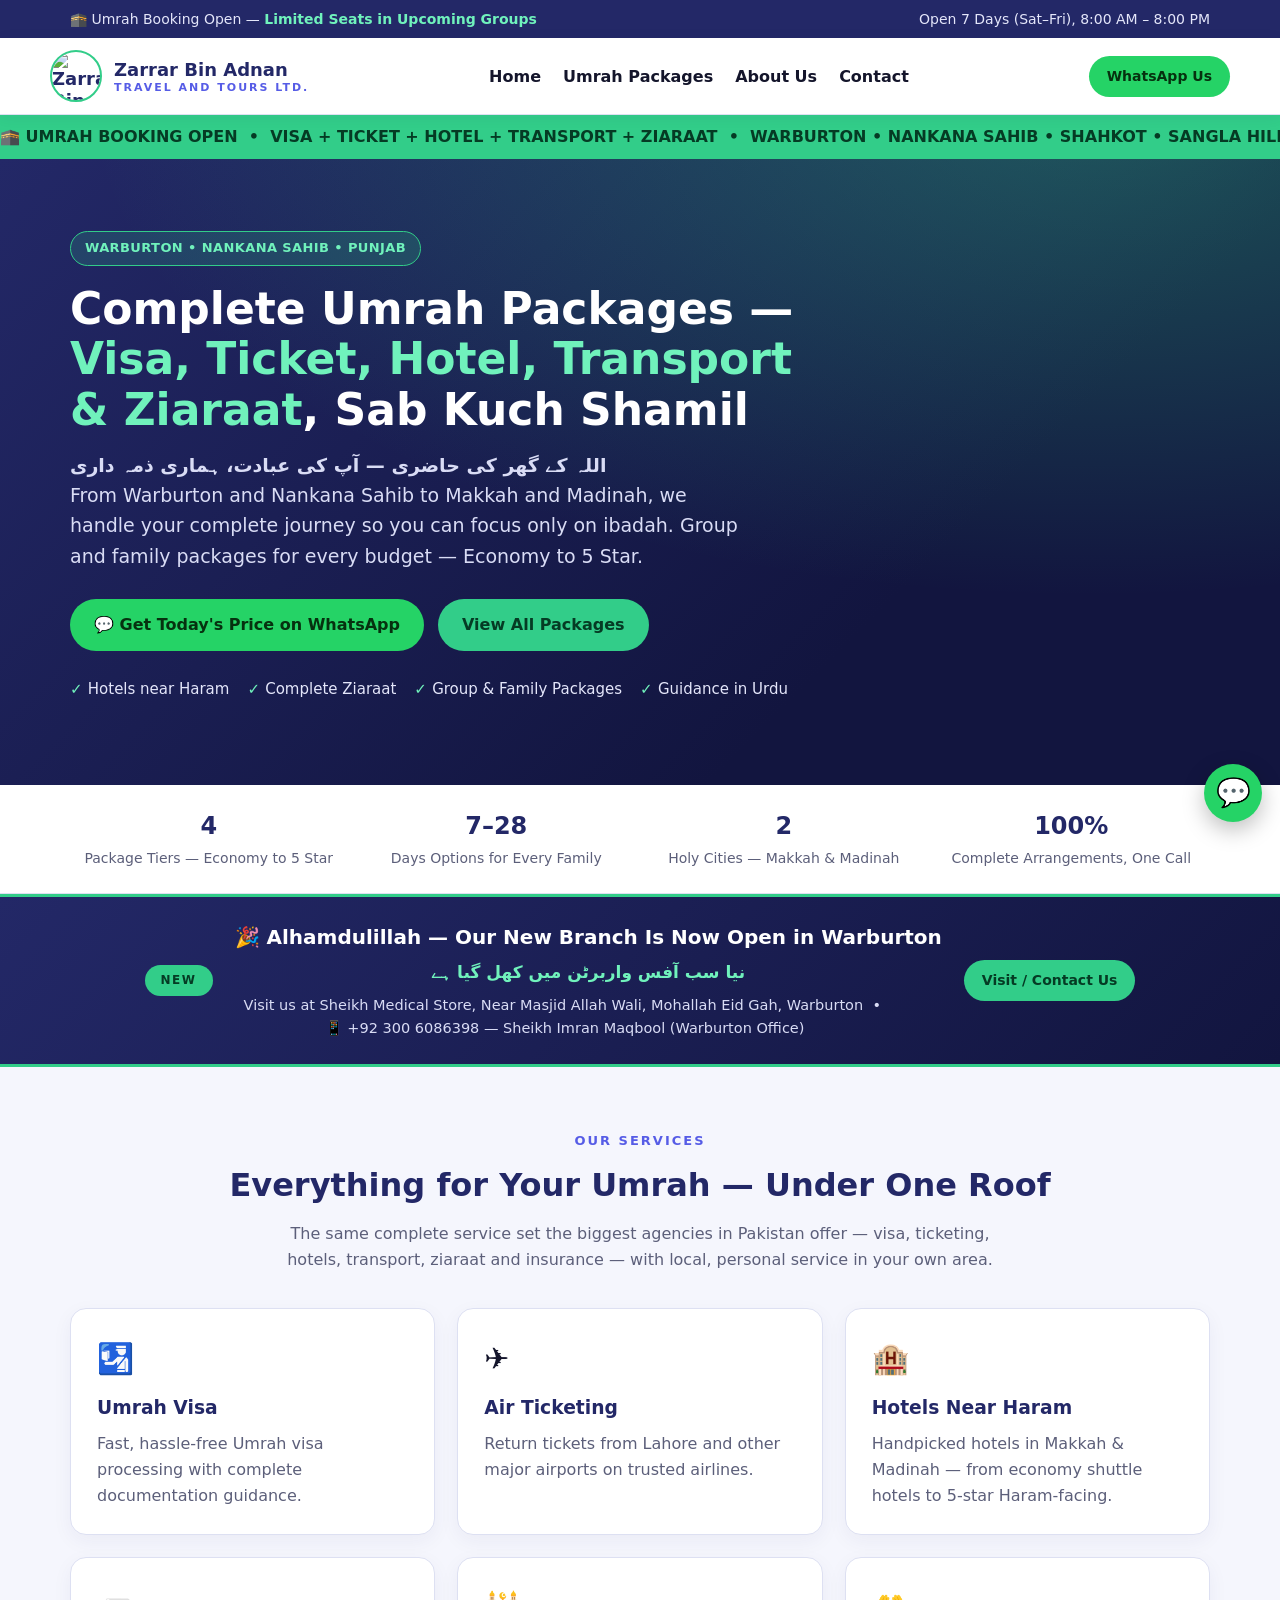
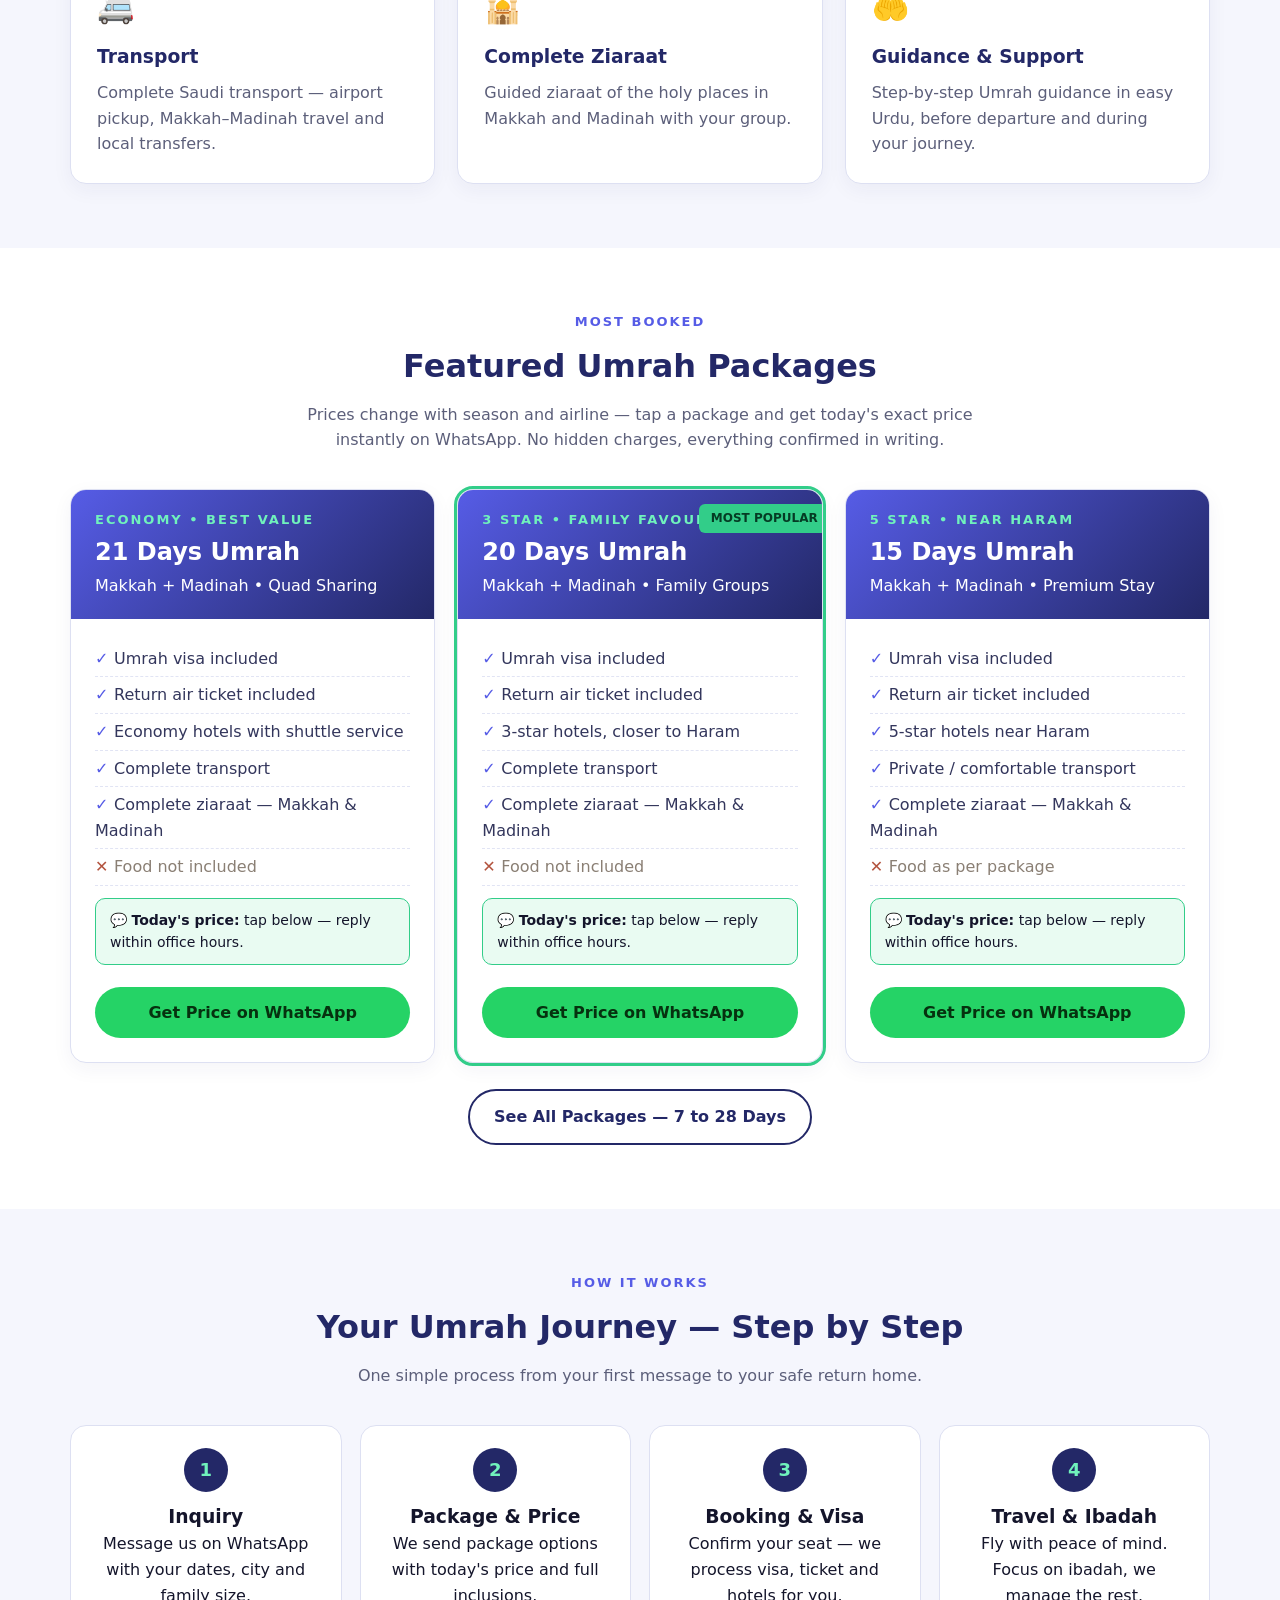
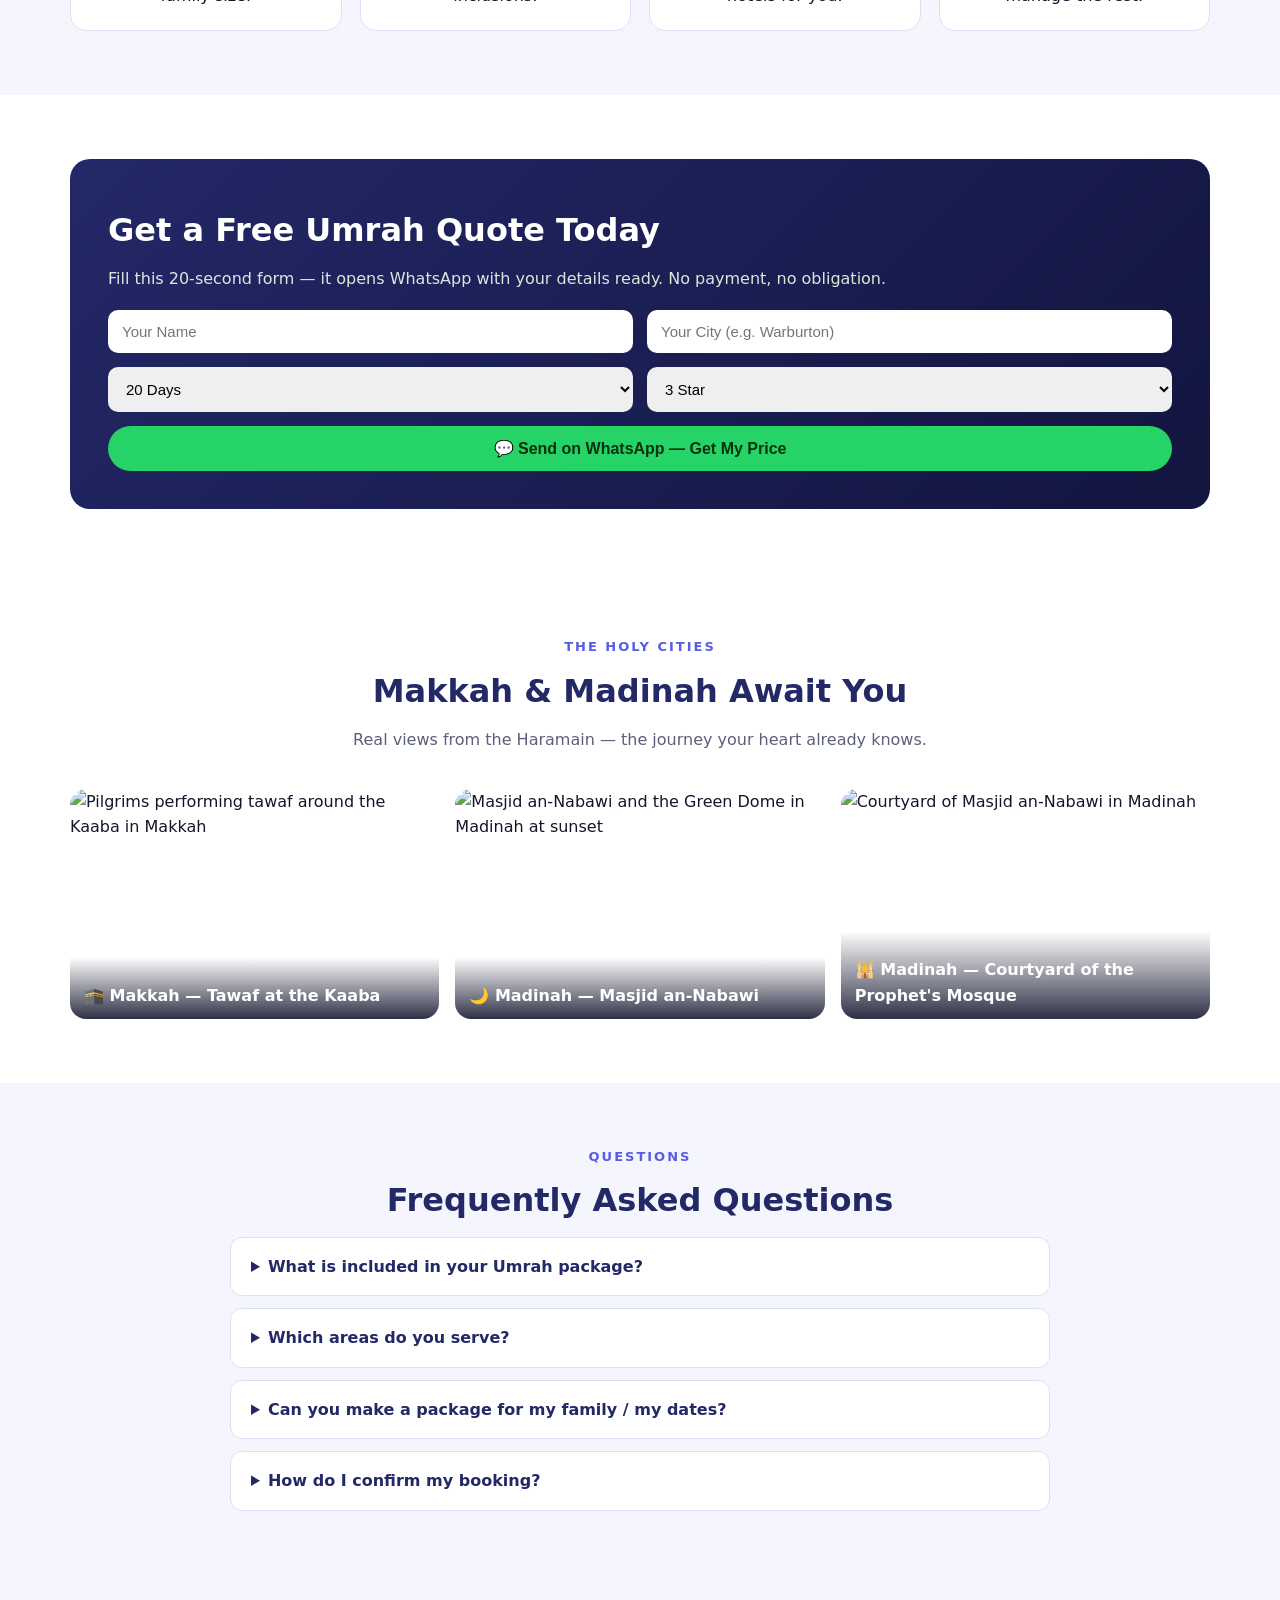
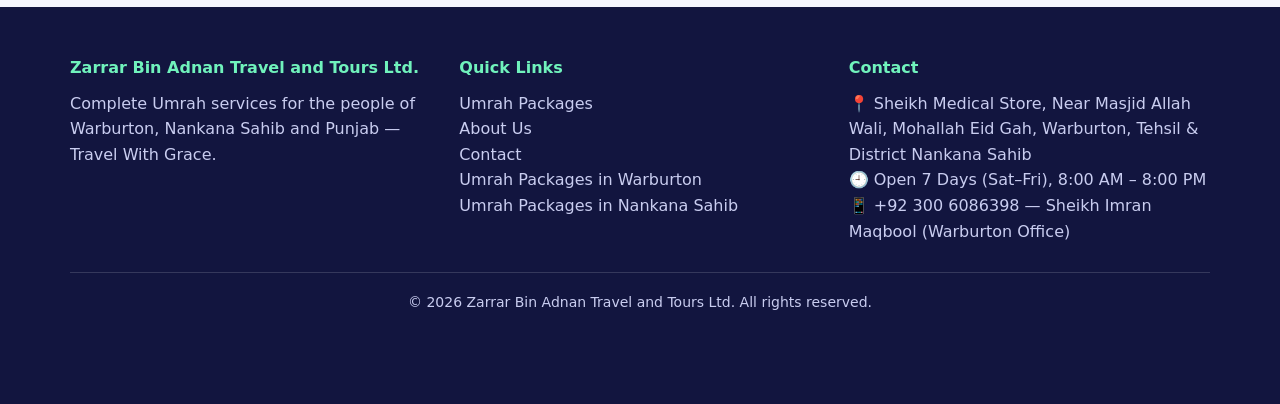
==== index.html @ 6350f5c7 "Zarrar Bin Adnan Travel and Tours website - finalized build (zbatravels.com)" ====
<!DOCTYPE html>
<html lang="en">
<head>
<meta charset="UTF-8">
<meta name="viewport" content="width=device-width, initial-scale=1.0">
<title>Umrah Packages from Warburton & Nankana Sahib | Zarrar Bin Adnan Travel and Tours Ltd.</title>
<meta name="description" content="Complete Umrah packages from Warburton, Nankana Sahib, Shahkot, Sangla Hill & Lahore — Umrah visa, return ticket, hotels near Haram, transport & complete ziaraat. Book on WhatsApp with Zarrar Bin Adnan Travel and Tours Ltd.">
<meta name="robots" content="index, follow">
<link rel="canonical" href="https://www.zbatravels.com/">
<meta property="og:type" content="website">
<meta property="og:title" content="Zarrar Bin Adnan Travel and Tours Ltd. — Umrah Packages">
<meta property="og:description" content="Visa + Ticket + Hotels near Haram + Transport + Ziaraat. Serving Warburton, Nankana Sahib & surrounding Punjab.">
<meta property="og:image" content="assets/logo.jpg">
<link rel="icon" href="assets/logo.jpg">
<link rel="stylesheet" href="assets/styles.css">
<script type="application/ld+json">
{"@context":"https://schema.org","@type":"TravelAgency","name":"Zarrar Bin Adnan Travel and Tours Ltd.","slogan":"Travel With Grace","areaServed":["Warburton","Nankana Sahib","Shahkot","Sangla Hill","Sheikhupura","Lahore","Faisalabad"],"address":{"@type":"PostalAddress","addressLocality":"Warburton","addressRegion":"Punjab","addressCountry":"PK"},"makesOffer":{"@type":"Offer","itemOffered":{"@type":"Service","name":"Umrah Packages"}}}
</script>
<script type="application/ld+json">
{"@context":"https://schema.org","@type":"FAQPage","mainEntity":[
{"@type":"Question","name":"What is included in your Umrah package?","acceptedAnswer":{"@type":"Answer","text":"Umrah visa, return air ticket, hotels in Makkah and Madinah, complete transport and ziaraat in both holy cities. Food is not included unless stated in your package."}},
{"@type":"Question","name":"From which cities can I travel?","acceptedAnswer":{"@type":"Answer","text":"Our pilgrims travel mainly from Warburton, Nankana Sahib, Shahkot, Sangla Hill, Sheikhupura, Lahore and Faisalabad, with departures from Lahore and other major airports."}},
{"@type":"Question","name":"How do I book?","acceptedAnswer":{"@type":"Answer","text":"Tap any WhatsApp button on this website, tell us your dates and number of travellers, and we will confirm today's price and complete booking for you."}}]}
</script>
</head>
<body>

<div class="topbar"><div class="wrap">
  <div>🕋 Umrah Booking Open — <b>Limited Seats in Upcoming Groups</b></div>
  <div data-config="officeHours"></div>
</div></div>

<header class="site"><div class="wrap nav">
  <a class="brand" href="index.html"><img src="assets/logo.jpg" alt="Zarrar Bin Adnan Travel and Tours logo"><span>Zarrar Bin Adnan<small>Travel and Tours Ltd.</small></span></a>
  <nav class="menu">
    <a href="index.html">Home</a><a href="packages.html">Umrah Packages</a><a href="about.html">About Us</a><a href="contact.html">Contact</a>
  </nav>
  <a class="btn btn-wa btn-sm" data-wa="Assalam-o-Alaikum, I want Umrah package details.">WhatsApp Us</a>
</div></header>

<div class="ticker"><div>🕋 UMRAH BOOKING OPEN &nbsp;•&nbsp; VISA + TICKET + HOTEL + TRANSPORT + ZIARAAT &nbsp;•&nbsp; WARBURTON • NANKANA SAHIB • SHAHKOT • SANGLA HILL • LAHORE &nbsp;•&nbsp; LIMITED SEATS IN UPCOMING GROUPS &nbsp;•&nbsp; 🎉 NEW BRANCH NOW OPEN IN WARBURTON — NEAR MASJID ALLAH WALI &nbsp;•&nbsp; 🕋 UMRAH BOOKING OPEN &nbsp;•&nbsp; VISA + TICKET + HOTEL + TRANSPORT + ZIARAAT &nbsp;•&nbsp; WARBURTON • NANKANA SAHIB • SHAHKOT • SANGLA HILL • LAHORE &nbsp;•&nbsp; LIMITED SEATS IN UPCOMING GROUPS &nbsp;•&nbsp; 🎉 NEW BRANCH NOW OPEN IN WARBURTON — NEAR MASJID ALLAH WALI &nbsp;•&nbsp;</div></div>

<section class="hero">
  <video class="hero-video" autoplay muted loop playsinline poster="assets/img/nabawi-sunset.jpg"><source src="assets/hero-kaaba.mp4" type="video/mp4"></video>
  <div class="wrap">
  <span class="badge">WARBURTON • NANKANA SAHIB • PUNJAB</span>
  <h1>Complete Umrah Packages — <span>Visa, Ticket, Hotel, Transport & Ziaraat</span>, Sab Kuch Shamil</h1>
  <p class="urdu">اللہ کے گھر کی حاضری — آپ کی عبادت، ہماری ذمہ داری</p>
  <p>From Warburton and Nankana Sahib to Makkah and Madinah, we handle your complete journey so you can focus only on ibadah. Group and family packages for every budget — Economy to 5 Star.</p>
  <div class="hero-cta">
    <a class="btn btn-wa" data-wa="Assalam-o-Alaikum, mujhe Umrah package ki aaj ki price chahiye. My city: ">💬 Get Today's Price on WhatsApp</a>
    <a class="btn btn-gold" href="packages.html">View All Packages</a>
  </div>
  <ul class="hero-points">
    <li>Hotels near Haram</li><li>Complete Ziaraat</li><li>Group & Family Packages</li><li>Guidance in Urdu</li>
  </ul>
</div></section>

<div class="trust"><div class="wrap">
  <div><b>4</b><span>Package Tiers — Economy to 5 Star</span></div>
  <div><b>7–28</b><span>Days Options for Every Family</span></div>
  <div><b>2</b><span>Holy Cities — Makkah & Madinah</span></div>
  <div><b>100%</b><span>Complete Arrangements, One Call</span></div>
</div></div>

<div class="office-open"><div class="wrap">
  <span class="new-badge">NEW</span>
  <div class="office-open-text">
    <p class="office-open-head">🎉 Alhamdulillah — Our New Branch Is Now Open in Warburton</p>
    <p class="urdu">نیا سب آفس واربرٹن میں کھل گیا ہے</p>
    <p class="office-open-sub">Visit us at Sheikh Medical Store, Near Masjid Allah Wali, Mohallah Eid Gah, Warburton &nbsp;•&nbsp; 📱 <span data-config="phoneDisplay"></span></p>
  </div>
  <a class="btn btn-gold btn-sm" href="contact.html">Visit / Contact Us</a>
</div></div>

<section><div class="wrap">
  <div class="kicker">Our Services</div>
  <h2 class="title">Everything for Your Umrah — Under One Roof</h2>
  <p class="sub">The same complete service set the biggest agencies in Pakistan offer — visa, ticketing, hotels, transport, ziaraat and insurance — with local, personal service in your own area.</p>
  <div class="grid grid-3">
    <div class="card"><div class="icon">🛂</div><h3>Umrah Visa</h3><p>Fast, hassle-free Umrah visa processing with complete documentation guidance.</p></div>
    <div class="card"><div class="icon">✈️</div><h3>Air Ticketing</h3><p>Return tickets from Lahore and other major airports on trusted airlines.</p></div>
    <div class="card"><div class="icon">🏨</div><h3>Hotels Near Haram</h3><p>Handpicked hotels in Makkah & Madinah — from economy shuttle hotels to 5-star Haram-facing.</p></div>
    <div class="card"><div class="icon">🚐</div><h3>Transport</h3><p>Complete Saudi transport — airport pickup, Makkah–Madinah travel and local transfers.</p></div>
    <div class="card"><div class="icon">🕌</div><h3>Complete Ziaraat</h3><p>Guided ziaraat of the holy places in Makkah and Madinah with your group.</p></div>
    <div class="card"><div class="icon">🤲</div><h3>Guidance & Support</h3><p>Step-by-step Umrah guidance in easy Urdu, before departure and during your journey.</p></div>
  </div>
</div></section>

<section style="background:#fff"><div class="wrap">
  <div class="kicker">Most Booked</div>
  <h2 class="title">Featured Umrah Packages</h2>
  <p class="sub">Prices change with season and airline — tap a package and get today's exact price instantly on WhatsApp. No hidden charges, everything confirmed in writing.</p>
  <div class="grid grid-3">
    <div class="card pkg">
      <div class="pkg-head"><div class="tier">Economy • Best Value</div><h3>21 Days Umrah</h3><div>Makkah + Madinah • Quad Sharing</div></div>
      <div class="pkg-body"><ul>
        <li>Umrah visa included</li><li>Return air ticket included</li><li>Economy hotels with shuttle service</li><li>Complete transport</li><li>Complete ziaraat — Makkah & Madinah</li><li class="no">Food not included</li>
      </ul><div class="price-note">💬 <b>Today's price:</b> tap below — reply within office hours.</div></div>
      <a class="btn btn-wa" data-wa="Assalam-o-Alaikum, I am interested in: 21 Days Economy Umrah Package. Please send today's price.">Get Price on WhatsApp</a>
    </div>
    <div class="card pkg popular">
      <div class="popular-tag">MOST POPULAR</div>
      <div class="pkg-head"><div class="tier">3 Star • Family Favourite</div><h3>20 Days Umrah</h3><div>Makkah + Madinah • Family Groups</div></div>
      <div class="pkg-body"><ul>
        <li>Umrah visa included</li><li>Return air ticket included</li><li>3-star hotels, closer to Haram</li><li>Complete transport</li><li>Complete ziaraat — Makkah & Madinah</li><li class="no">Food not included</li>
      </ul><div class="price-note">💬 <b>Today's price:</b> tap below — reply within office hours.</div></div>
      <a class="btn btn-wa" data-wa="Assalam-o-Alaikum, I am interested in: 20 Days 3-Star Umrah Package. Please send today's price.">Get Price on WhatsApp</a>
    </div>
    <div class="card pkg">
      <div class="pkg-head"><div class="tier">5 Star • Near Haram</div><h3>15 Days Umrah</h3><div>Makkah + Madinah • Premium Stay</div></div>
      <div class="pkg-body"><ul>
        <li>Umrah visa included</li><li>Return air ticket included</li><li>5-star hotels near Haram</li><li>Private / comfortable transport</li><li>Complete ziaraat — Makkah & Madinah</li><li class="no">Food as per package</li>
      </ul><div class="price-note">💬 <b>Today's price:</b> tap below — reply within office hours.</div></div>
      <a class="btn btn-wa" data-wa="Assalam-o-Alaikum, I am interested in: 15 Days 5-Star Umrah Package. Please send today's price.">Get Price on WhatsApp</a>
    </div>
  </div>
  <p style="text-align:center;margin-top:26px"><a class="btn btn-outline" href="packages.html">See All Packages — 7 to 28 Days</a></p>
</div></section>

<section><div class="wrap">
  <div class="kicker">How It Works</div>
  <h2 class="title">Your Umrah Journey — Step by Step</h2>
  <p class="sub">One simple process from your first message to your safe return home.</p>
  <div class="steps">
    <div class="step"><b>1</b><h3>Inquiry</h3><p>Message us on WhatsApp with your dates, city and family size.</p></div>
    <div class="step"><b>2</b><h3>Package & Price</h3><p>We send package options with today's price and full inclusions.</p></div>
    <div class="step"><b>3</b><h3>Booking & Visa</h3><p>Confirm your seat — we process visa, ticket and hotels for you.</p></div>
    <div class="step"><b>4</b><h3>Travel & Ibadah</h3><p>Fly with peace of mind. Focus on ibadah, we manage the rest.</p></div>
  </div>
</div></section>

<section style="background:#fff"><div class="wrap">
  <div class="lead">
    <h2 class="title">Get a Free Umrah Quote Today</h2>
    <p style="color:#d8e8de">Fill this 20-second form — it opens WhatsApp with your details ready. No payment, no obligation.</p>
    <form id="leadForm">
      <input required id="lf-name" placeholder="Your Name">
      <input required id="lf-city" placeholder="Your City (e.g. Warburton)">
      <select id="lf-days"><option>15 Days</option><option selected>20 Days</option><option>21 Days</option><option>28 Days</option><option>Custom / Family Package</option></select>
      <select id="lf-tier"><option>Economy</option><option selected>3 Star</option><option>4 Star</option><option>5 Star</option></select>
      <button class="btn btn-wa full" type="submit">💬 Send on WhatsApp — Get My Price</button>
    </form>
  </div>
</div></section>

<section style="background:#fff"><div class="wrap">
  <div class="kicker">The Holy Cities</div>
  <h2 class="title">Makkah & Madinah Await You</h2>
  <p class="sub">Real views from the Haramain — the journey your heart already knows.</p>
  <div class="gallery">
    <figure><img src="assets/img/kaaba.jpg" alt="Pilgrims performing tawaf around the Kaaba in Makkah" loading="lazy"><figcaption>🕋 Makkah — Tawaf at the Kaaba</figcaption></figure>
    <figure><img src="assets/img/nabawi-sunset.jpg" alt="Masjid an-Nabawi and the Green Dome in Madinah at sunset" loading="lazy"><figcaption>🌙 Madinah — Masjid an-Nabawi</figcaption></figure>
    <figure><img src="assets/img/madinah.jpg" alt="Courtyard of Masjid an-Nabawi in Madinah" loading="lazy"><figcaption>🕌 Madinah — Courtyard of the Prophet's Mosque</figcaption></figure>
  </div>
</div></section>

<section><div class="wrap">
  <div class="kicker">Questions</div>
  <h2 class="title">Frequently Asked Questions</h2>
  <div class="faq">
    <details><summary>What is included in your Umrah package?</summary><p>Umrah visa, return air ticket, hotels in Makkah and Madinah, complete transport and ziaraat in both holy cities. Food is not included unless stated in your package.</p></details>
    <details><summary>Which areas do you serve?</summary><p>We serve pilgrims from Warburton, Nankana Sahib, Shahkot, Sangla Hill, Sheikhupura, Lahore, Faisalabad and surrounding areas of Punjab.</p></details>
    <details><summary>Can you make a package for my family / my dates?</summary><p>Yes — group, family and custom packages are all available. Tell us your dates and number of travellers on WhatsApp and we will build your package.</p></details>
    <details><summary>How do I confirm my booking?</summary><p>Choose your package on WhatsApp, submit your passport/documents as guided, and your visa, ticket and hotels are confirmed for you in writing.</p></details>
  </div>
</div></section>

<footer><div class="wrap">
  <div class="grid grid-3">
    <div><h4>Zarrar Bin Adnan Travel and Tours Ltd.</h4><p>Complete Umrah services for the people of Warburton, Nankana Sahib and Punjab — Travel With Grace.</p></div>
    <div><h4>Quick Links</h4><p><a href="packages.html">Umrah Packages</a><br><a href="about.html">About Us</a><br><a href="contact.html">Contact</a><br><a href="umrah-packages-warburton.html">Umrah Packages in Warburton</a><br><a href="umrah-packages-nankana-sahib.html">Umrah Packages in Nankana Sahib</a></p></div>
    <div><h4>Contact</h4><p>📍 <span data-config="officeAddress"></span><br>🕘 <span data-config="officeHours"></span><br>📱 <span data-config="phoneDisplay"></span></p></div>
  </div>
  <div class="copyright">© <span id="year"></span> Zarrar Bin Adnan Travel and Tours Ltd. All rights reserved.</div>
</div></footer>

<a class="float-wa" data-wa="Assalam-o-Alaikum, I want Umrah package details." aria-label="Chat on WhatsApp">💬</a>
<div class="mobilebar">
  <a class="pk" href="packages.html">📦 Packages</a>
  <a class="wa" data-wa="Assalam-o-Alaikum, mujhe Umrah package ki aaj ki price chahiye.">💬 WhatsApp — Get Price</a>
</div>

<script src="assets/config.js"></script>
<script src="assets/motion.js"></script>
<script>
document.getElementById("leadForm").addEventListener("submit", function(e){
  e.preventDefault();
  var msg = "Assalam-o-Alaikum, I want an Umrah quote.\nName: " + document.getElementById("lf-name").value +
    "\nCity: " + document.getElementById("lf-city").value +
    "\nDuration: " + document.getElementById("lf-days").value +
    "\nPackage: " + document.getElementById("lf-tier").value +
    "\nPlease send today's price.";
  window.open(waLink(msg), "_blank");
});
</script>
</body>
</html>
---- assets/styles.css ----
:root{
  --green:#232867; --green2:#565ce6; --gold:#32cd89; --gold2:#70f2bc;
  --ink:#14152b; --muted:#5c5f7a; --bg:#f5f6fd; --card:#ffffff; --line:#dde0f2;
  --wa:#25d366; --radius:16px;
}
*{box-sizing:border-box;margin:0;padding:0}
html{scroll-behavior:smooth}
body{font-family:'Segoe UI',system-ui,-apple-system,Arial,sans-serif;color:var(--ink);background:var(--bg);line-height:1.6}
a{text-decoration:none;color:inherit}
img{max-width:100%}
.wrap{max-width:1180px;margin:0 auto;padding:0 20px}

/* Top bar + header */
.topbar{background:var(--green);color:#e4e6fa;font-size:14px;padding:8px 0}
.topbar .wrap{display:flex;justify-content:space-between;gap:12px;flex-wrap:wrap}
.topbar b{color:var(--gold2)}
header.site{position:sticky;top:0;z-index:50;background:#fff;border-bottom:1px solid var(--line);box-shadow:0 2px 14px rgba(35,40,103,.06)}
.nav{display:flex;align-items:center;justify-content:space-between;gap:16px;padding:12px 0}
.brand{display:flex;align-items:center;gap:12px;font-weight:800;color:var(--green);font-size:18px;line-height:1.2}
.brand img{width:52px;height:52px;border-radius:50%;object-fit:cover;border:2px solid var(--gold)}
.brand small{display:block;font-weight:600;color:var(--green2);letter-spacing:2px;font-size:11px;text-transform:uppercase}
.menu{display:flex;gap:22px;font-weight:600}
.menu a:hover{color:var(--green2)}
.btn{display:inline-block;padding:13px 24px;border-radius:999px;font-weight:700;border:0;cursor:pointer;font-size:16px}
.btn-wa{background:var(--wa);color:#06310f}
.btn-wa:hover{filter:brightness(1.05)}
.btn-gold{background:var(--gold);color:#053b24}
.btn-outline{border:2px solid var(--green);color:var(--green);background:transparent}
.btn-sm{padding:9px 18px;font-size:14px}

/* Hero — price-first headline + one clear CTA (Safr-e-Ibadat lesson), premium trust design (Harmain/Chattha lesson) */
.hero{background:radial-gradient(1000px 500px at 85% -10%,rgba(50,205,137,.35),transparent),linear-gradient(135deg,var(--green) 0%,#12153f 70%);color:#fff;padding:72px 0 84px}
.hero .badge{display:inline-block;background:rgba(50,205,137,.18);border:1px solid var(--gold);color:var(--gold2);padding:6px 14px;border-radius:999px;font-size:13px;font-weight:700;letter-spacing:.4px}
.hero h1{font-size:44px;line-height:1.15;margin:18px 0 14px;max-width:760px}
.hero h1 span{color:var(--gold2)}
.hero p{font-size:19px;color:#d9dcf5;max-width:680px}
.hero-cta{display:flex;gap:14px;flex-wrap:wrap;margin-top:28px}
.hero-points{display:flex;gap:18px;flex-wrap:wrap;margin-top:26px;font-size:15px;color:#e4e6fa}
.hero-points li{list-style:none}
.hero-points li::before{content:"✓ ";color:var(--gold2);font-weight:800}
.urdu{font-size:20px;color:var(--gold2);font-weight:700;margin-top:10px}

/* Trust strip */
.trust{background:#fff;border-bottom:1px solid var(--line)}
.trust .wrap{display:grid;grid-template-columns:repeat(4,1fr);gap:10px;padding:22px 20px;text-align:center}
.trust b{display:block;font-size:24px;color:var(--green)}
.trust span{color:var(--muted);font-size:14px}

/* New-office announcement strip */
.office-open{background:linear-gradient(135deg,var(--green),#12153f);color:#fff;border-top:3px solid var(--gold);border-bottom:3px solid var(--gold)}
.office-open .wrap{display:flex;align-items:center;justify-content:center;gap:22px;padding:24px 20px;flex-wrap:wrap;text-align:center}
.new-badge{background:var(--gold);color:#053b24;font-weight:800;font-size:12px;letter-spacing:1.5px;padding:6px 16px;border-radius:999px;white-space:nowrap}
.office-open-head{font-size:20px;font-weight:800;color:#fff;margin:0}
.office-open .urdu{font-size:17px;margin:6px 0 0}
.office-open-sub{font-size:14.5px;color:#d9dcf5;margin:8px 0 0;max-width:660px}

/* Sections */
section{padding:64px 0}
.kicker{color:var(--green2);font-weight:800;letter-spacing:2px;text-transform:uppercase;font-size:13px;text-align:center}
h2.title{font-size:32px;text-align:center;color:var(--green);margin:8px 0 10px}
.sub{text-align:center;color:var(--muted);max-width:720px;margin:0 auto 36px}
.grid{display:grid;gap:22px}
.grid-3{grid-template-columns:repeat(3,1fr)}
.grid-2{grid-template-columns:repeat(2,1fr)}
.card{background:var(--card);border:1px solid var(--line);border-radius:var(--radius);padding:26px;box-shadow:0 6px 20px rgba(35,40,103,.05)}
.card h3{color:var(--green);margin-bottom:8px}
.card p{color:var(--muted)}
.icon{font-size:30px;margin-bottom:10px}

/* Package cards — the money section. Distance from Haram, sharing, inclusions checklist:
   the exact spec layout every top competitor uses. */
.pkg{overflow:hidden;padding:0;display:flex;flex-direction:column}
.pkg-head{padding:20px 24px;color:#fff;background:linear-gradient(135deg,var(--green2),var(--green))}
.pkg-head .tier{font-size:13px;letter-spacing:2px;text-transform:uppercase;color:var(--gold2);font-weight:800}
.pkg-head h3{color:#fff;font-size:24px;margin:2px 0}
.pkg-body{padding:22px 24px;display:flex;flex-direction:column;gap:12px;flex:1}
.pkg-body ul{list-style:none}
.pkg-body li{padding:5px 0;border-bottom:1px dashed #e1e4f4;color:#33365c}
.pkg-body li::before{content:"✓ ";color:var(--green2);font-weight:800}
.pkg-body li.no::before{content:"✕ ";color:#b3543f}
.pkg-body li.no{color:#8a7f74}
.price-note{background:#e9fbf2;border:1px solid var(--gold);border-radius:10px;padding:10px 14px;font-size:14px}
.pkg .btn{margin:0 24px 24px;text-align:center}
.popular{outline:3px solid var(--gold);position:relative}
.popular-tag{position:absolute;top:14px;right:-8px;background:var(--gold);color:#053b24;font-weight:800;font-size:12px;padding:5px 12px;border-radius:6px;z-index:2}
.filters{display:flex;gap:10px;justify-content:center;flex-wrap:wrap;margin-bottom:28px}
.filters button{padding:9px 18px;border-radius:999px;border:1.5px solid var(--green);background:#fff;color:var(--green);font-weight:700;cursor:pointer}
.filters button.active,.filters button:hover{background:var(--green);color:#fff}

/* Steps (Meezab journey funnel) */
.steps{display:grid;grid-template-columns:repeat(4,1fr);gap:18px;counter-reset:step}
.step{background:#fff;border:1px solid var(--line);border-radius:var(--radius);padding:22px;text-align:center}
.step b{display:block;width:44px;height:44px;line-height:44px;border-radius:50%;background:var(--green);color:var(--gold2);margin:0 auto 10px;font-size:18px}

/* Lead form -> WhatsApp (no backend needed; the sale closes on WhatsApp, as on all competitor sites) */
.lead{background:linear-gradient(135deg,var(--green),#12153f);color:#fff;border-radius:20px;padding:38px}
.lead h2{color:#fff;text-align:left}
.lead form{display:grid;grid-template-columns:repeat(2,1fr);gap:14px;margin-top:18px}
.lead input,.lead select{padding:13px 14px;border-radius:10px;border:0;font-size:15px;width:100%}
.lead .full{grid-column:1/-1}

/* FAQ */
.faq{max-width:820px;margin:0 auto}
.faq details{background:#fff;border:1px solid var(--line);border-radius:12px;padding:16px 20px;margin-bottom:12px}
.faq summary{font-weight:700;color:var(--green);cursor:pointer}
.faq p{color:var(--muted);margin-top:8px}

/* Footer */
footer{background:#12153f;color:#c9cdf0;padding:48px 0 90px;margin-top:20px}
footer .grid{gap:28px}
footer h4{color:var(--gold2);margin-bottom:10px}
footer a:hover{color:#fff}
.copyright{border-top:1px solid rgba(255,255,255,.15);margin-top:28px;padding-top:18px;font-size:14px;text-align:center}

/* Sticky mobile action bar — biggest single mobile CTR lift */
.mobilebar{position:fixed;left:0;right:0;bottom:0;z-index:60;display:none;background:#fff;border-top:1px solid var(--line);box-shadow:0 -4px 18px rgba(0,0,0,.08)}
.mobilebar a{flex:1;text-align:center;padding:13px 6px;font-weight:800;font-size:15px}
.mobilebar a.wa{background:var(--wa);color:#06310f}
.mobilebar a.pk{color:var(--green)}
.float-wa{position:fixed;right:18px;bottom:78px;z-index:60;width:58px;height:58px;border-radius:50%;background:var(--wa);color:#fff;font-size:28px;display:flex;align-items:center;justify-content:center;box-shadow:0 8px 22px rgba(0,0,0,.25)}

/* ===== Motion & graphics (v2) ===== */
.hero{position:relative;overflow:hidden}
.hero-video{position:absolute;inset:0;width:100%;height:100%;object-fit:cover;opacity:.38;z-index:0}
.hero .wrap{position:relative;z-index:2}
.reveal{opacity:0;transform:translateY(26px);transition:opacity .7s ease,transform .7s ease}
.reveal.in{opacity:1;transform:none}
.card{transition:transform .25s ease,box-shadow .25s ease}
.card:hover{transform:translateY(-5px);box-shadow:0 14px 30px rgba(35,40,103,.13)}
.btn{transition:transform .15s ease,filter .15s ease}
.btn:hover{transform:translateY(-2px)}
.btn-wa{animation:waPulse 2.6s infinite}
@keyframes waPulse{0%{box-shadow:0 0 0 0 rgba(37,211,102,.45)}70%{box-shadow:0 0 0 14px rgba(37,211,102,0)}100%{box-shadow:0 0 0 0 rgba(37,211,102,0)}}
.pkg-img{width:100%;height:168px;object-fit:cover;display:block}
.gallery{display:grid;grid-template-columns:repeat(3,1fr);gap:16px}
.gallery figure{border-radius:var(--radius);overflow:hidden;position:relative}
.gallery img{width:100%;height:230px;object-fit:cover;display:block;transition:transform .5s ease}
.gallery figure:hover img{transform:scale(1.06)}
.gallery figcaption{position:absolute;left:0;right:0;bottom:0;padding:26px 14px 10px;color:#fff;font-weight:700;background:linear-gradient(transparent,rgba(10,12,38,.85))}
.ticker{background:var(--gold);color:#053b24;overflow:hidden;white-space:nowrap;font-weight:700;padding:9px 0}
.ticker div{display:inline-block;animation:tick 30s linear infinite}
@keyframes tick{from{transform:translateX(0)}to{transform:translateX(-50%)}}
@media(max-width:560px){.gallery{grid-template-columns:1fr}}
@media(prefers-reduced-motion:reduce){.reveal{opacity:1;transform:none;transition:none}.ticker div{animation:none}.btn-wa{animation:none}}

@media(max-width:900px){
  .grid-3,.grid-2,.trust .wrap,.steps{grid-template-columns:1fr 1fr}
  .hero h1{font-size:34px}
  .menu{display:none}
}
@media(max-width:560px){
  .grid-3,.grid-2,.trust .wrap,.steps,.lead form{grid-template-columns:1fr}
  .mobilebar{display:flex}
  .hero{padding:52px 0 64px}
}
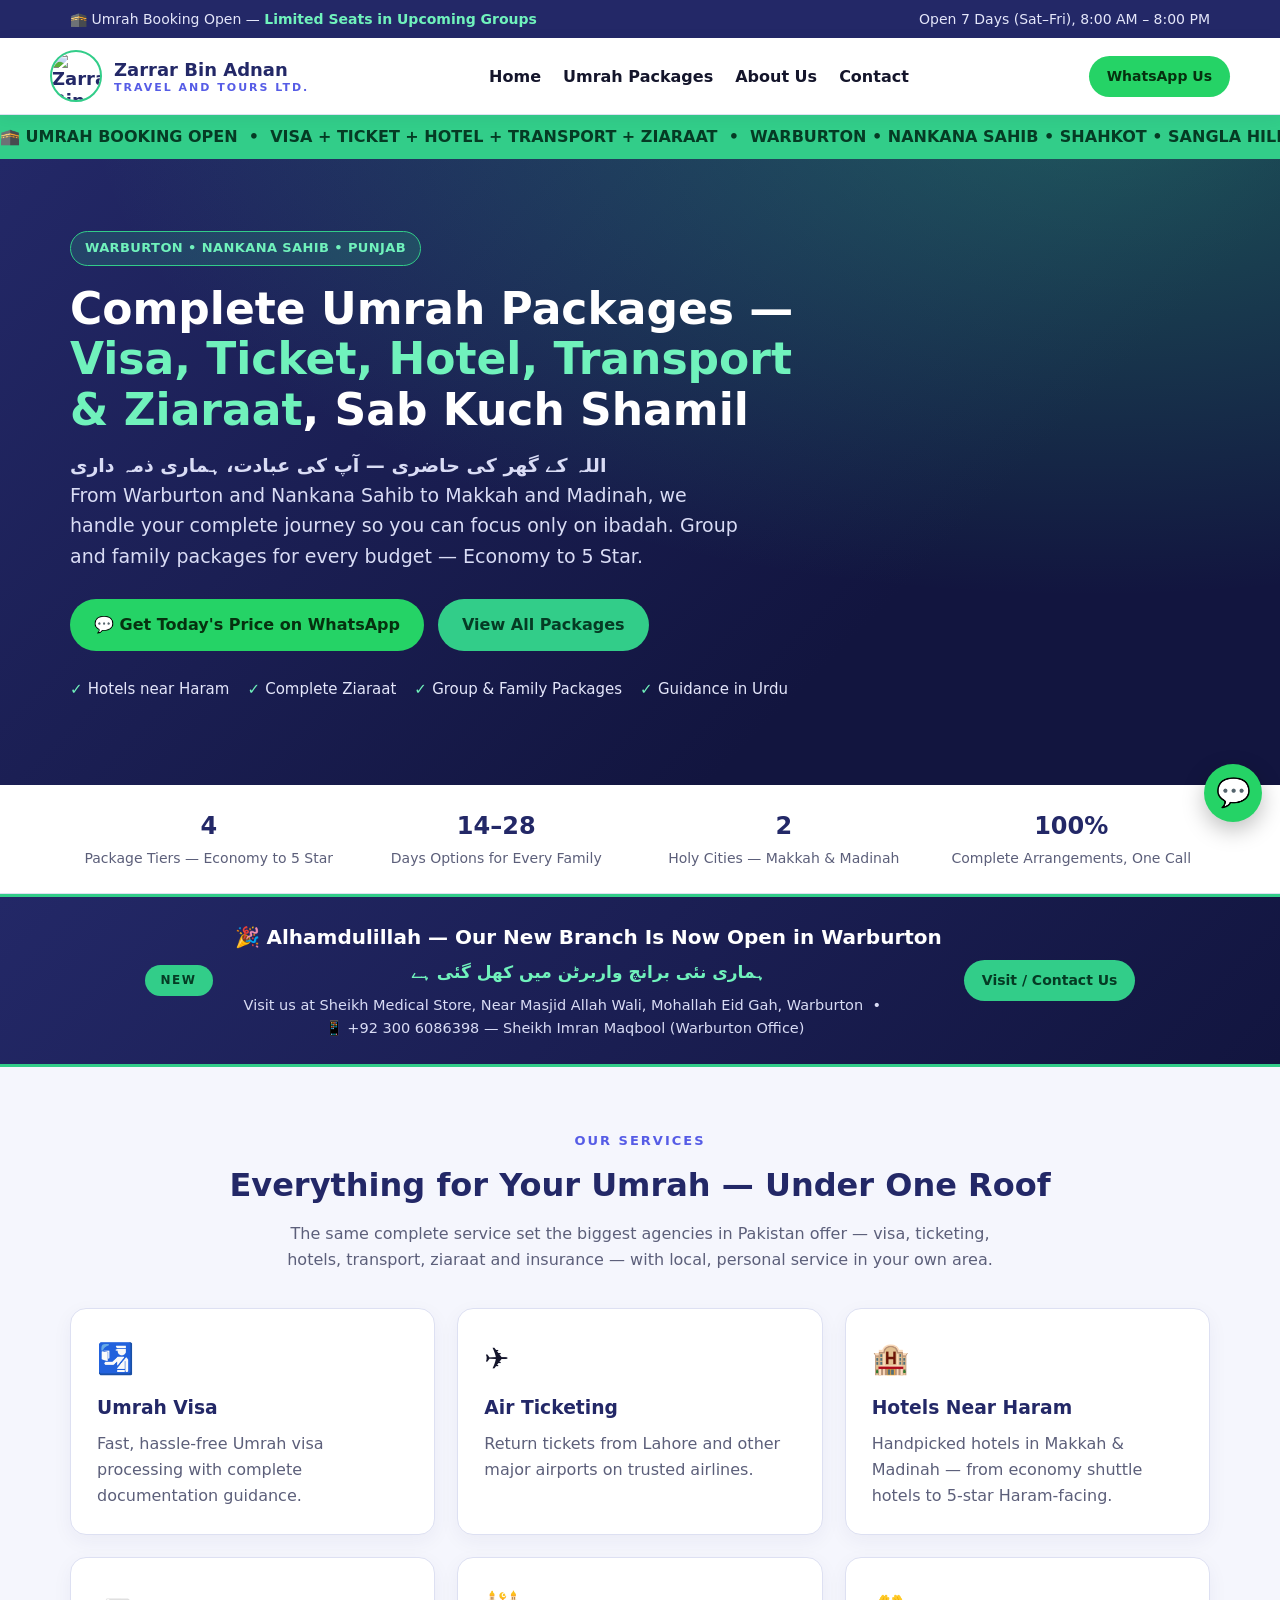
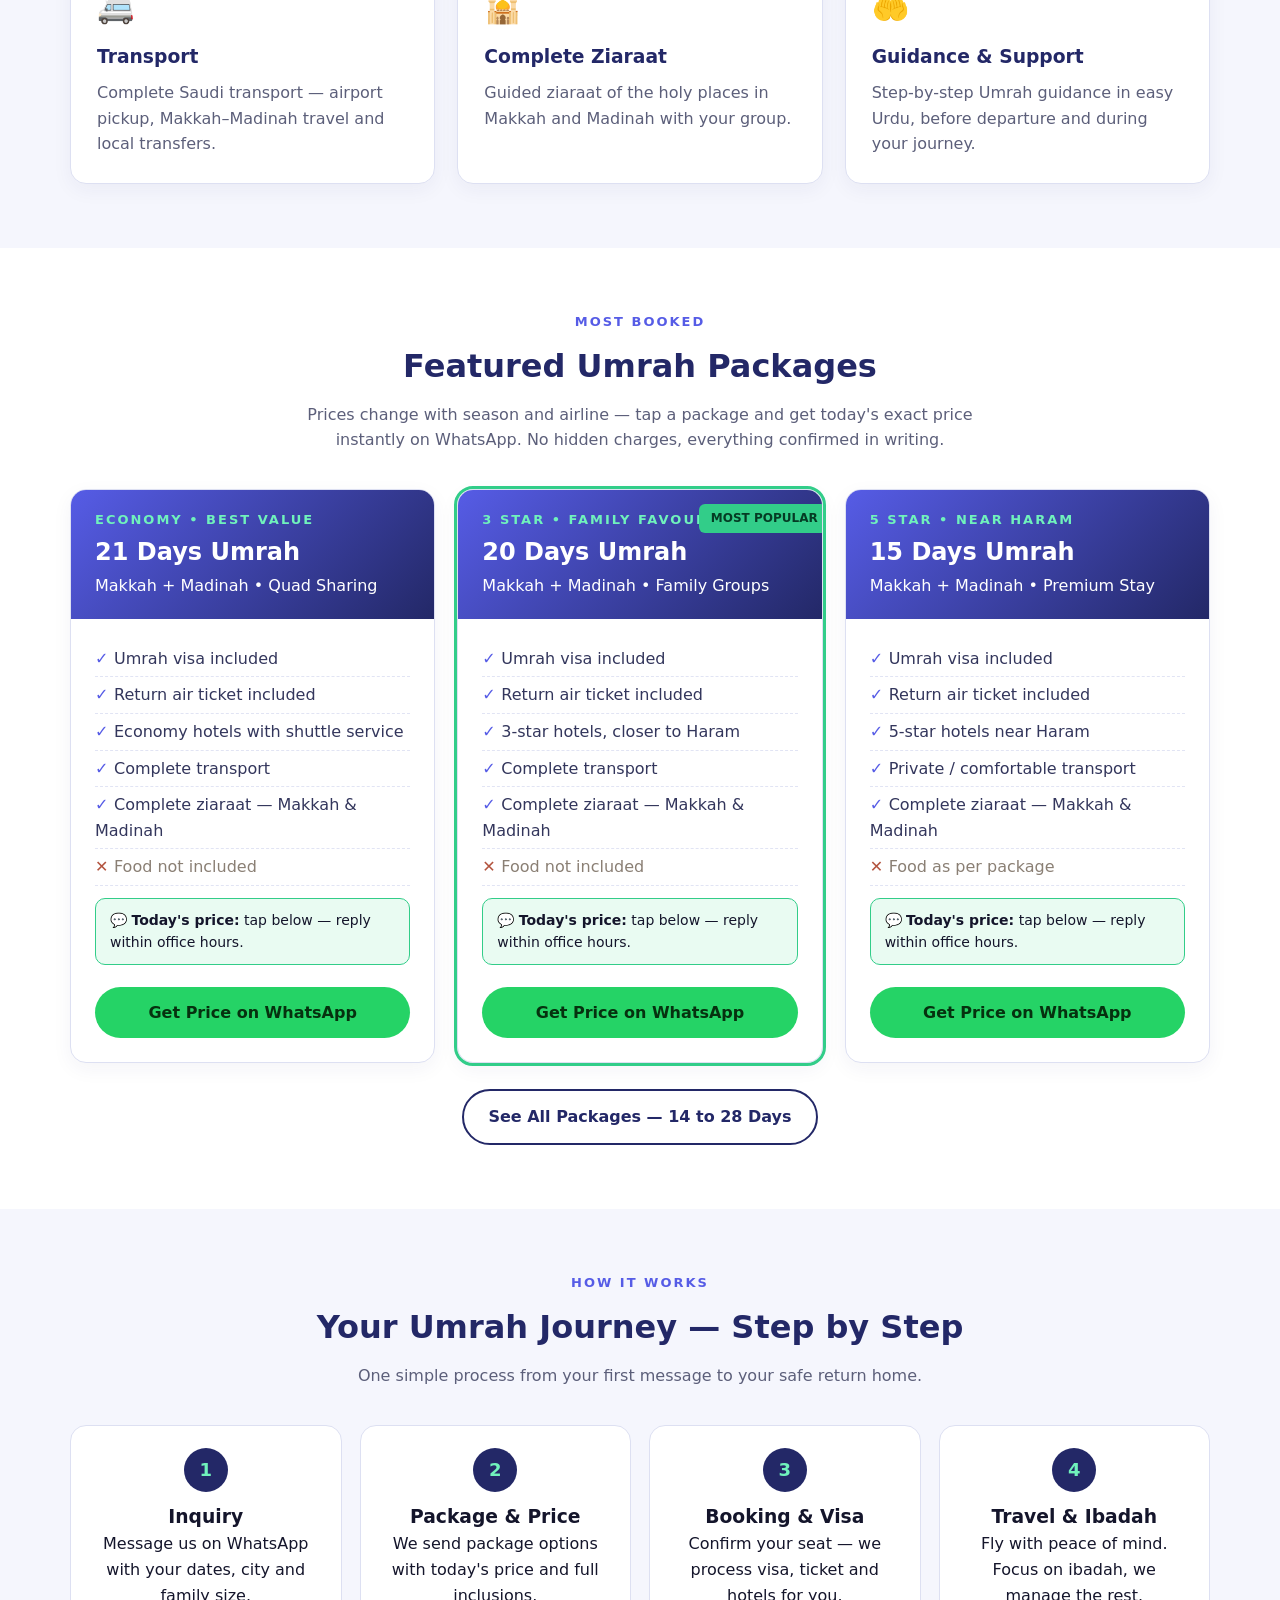
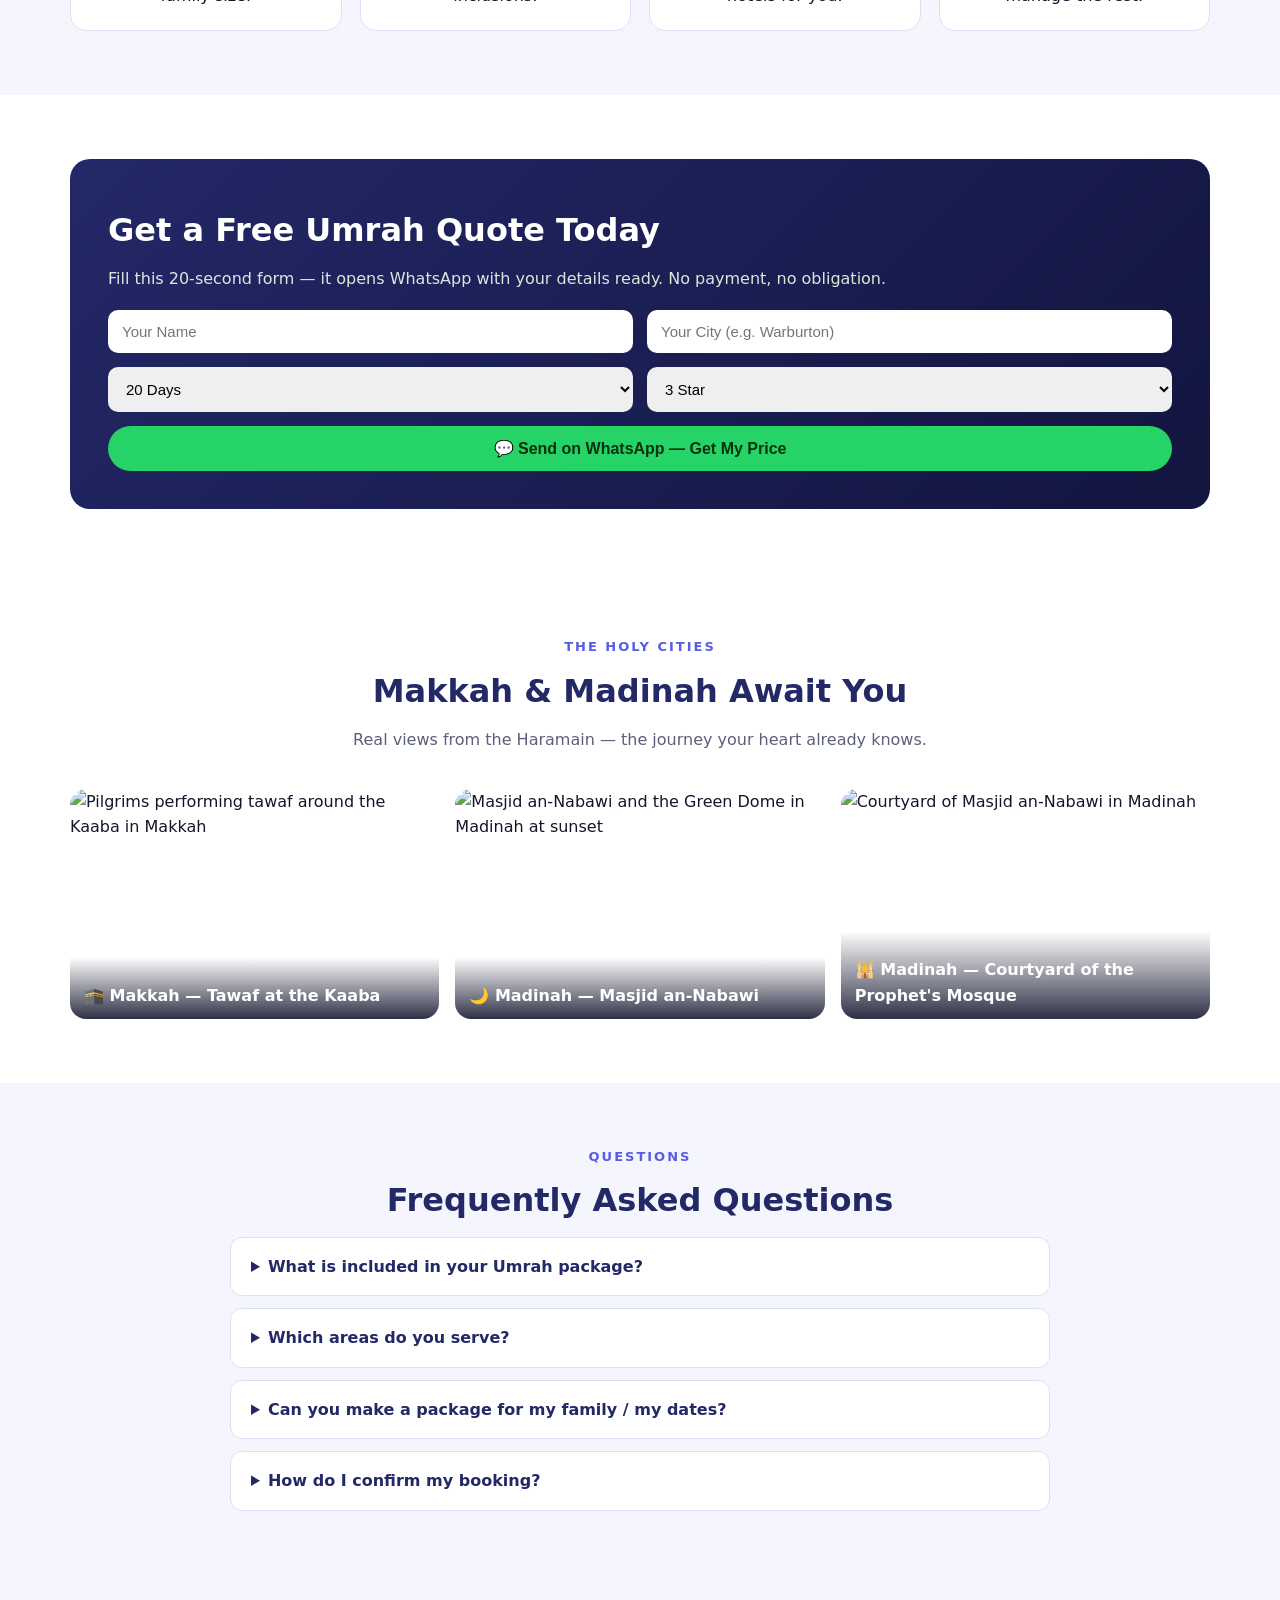
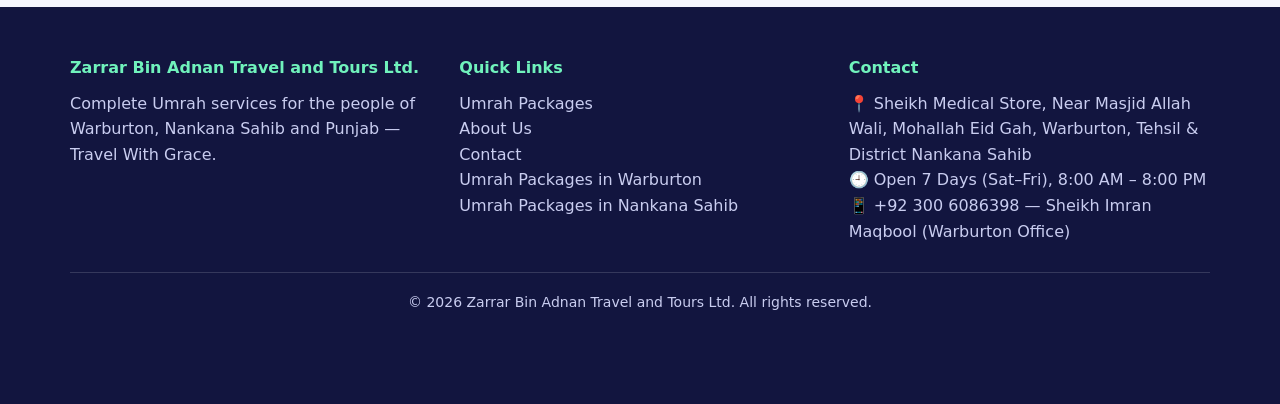
==== commit b0fbe315: "Fix live-site mistakes: new-branch Urdu wording, 14-28 day range, canonicals to live vercel.app host" ====
--- a/index.html
+++ b/index.html
@@ -6,7 +6,7 @@
 <title>Umrah Packages from Warburton & Nankana Sahib | Zarrar Bin Adnan Travel and Tours Ltd.</title>
 <meta name="description" content="Complete Umrah packages from Warburton, Nankana Sahib, Shahkot, Sangla Hill & Lahore — Umrah visa, return ticket, hotels near Haram, transport & complete ziaraat. Book on WhatsApp with Zarrar Bin Adnan Travel and Tours Ltd.">
 <meta name="robots" content="index, follow">
-<link rel="canonical" href="https://www.zbatravels.com/">
+<link rel="canonical" href="https://zbatravels.vercel.app/">
 <meta property="og:type" content="website">
 <meta property="og:title" content="Zarrar Bin Adnan Travel and Tours Ltd. — Umrah Packages">
 <meta property="og:description" content="Visa + Ticket + Hotels near Haram + Transport + Ziaraat. Serving Warburton, Nankana Sahib & surrounding Punjab.">
@@ -58,7 +58,7 @@
 
 <div class="trust"><div class="wrap">
   <div><b>4</b><span>Package Tiers — Economy to 5 Star</span></div>
-  <div><b>7–28</b><span>Days Options for Every Family</span></div>
+  <div><b>14–28</b><span>Days Options for Every Family</span></div>
   <div><b>2</b><span>Holy Cities — Makkah & Madinah</span></div>
   <div><b>100%</b><span>Complete Arrangements, One Call</span></div>
 </div></div>
@@ -67,7 +67,7 @@
   <span class="new-badge">NEW</span>
   <div class="office-open-text">
     <p class="office-open-head">🎉 Alhamdulillah — Our New Branch Is Now Open in Warburton</p>
-    <p class="urdu">نیا سب آفس واربرٹن میں کھل گیا ہے</p>
+    <p class="urdu">ہماری نئی برانچ واربرٹن میں کھل گئی ہے</p>
     <p class="office-open-sub">Visit us at Sheikh Medical Store, Near Masjid Allah Wali, Mohallah Eid Gah, Warburton &nbsp;•&nbsp; 📱 <span data-config="phoneDisplay"></span></p>
   </div>
   <a class="btn btn-gold btn-sm" href="contact.html">Visit / Contact Us</a>
@@ -115,7 +115,7 @@
       <a class="btn btn-wa" data-wa="Assalam-o-Alaikum, I am interested in: 15 Days 5-Star Umrah Package. Please send today's price.">Get Price on WhatsApp</a>
     </div>
   </div>
-  <p style="text-align:center;margin-top:26px"><a class="btn btn-outline" href="packages.html">See All Packages — 7 to 28 Days</a></p>
+  <p style="text-align:center;margin-top:26px"><a class="btn btn-outline" href="packages.html">See All Packages — 14 to 28 Days</a></p>
 </div></section>
 
 <section><div class="wrap">
@@ -137,7 +137,7 @@
     <form id="leadForm">
       <input required id="lf-name" placeholder="Your Name">
       <input required id="lf-city" placeholder="Your City (e.g. Warburton)">
-      <select id="lf-days"><option>15 Days</option><option selected>20 Days</option><option>21 Days</option><option>28 Days</option><option>Custom / Family Package</option></select>
+      <select id="lf-days"><option>14 Days</option><option>15 Days</option><option selected>20 Days</option><option>21 Days</option><option>28 Days</option><option>Custom / Family Package</option></select>
       <select id="lf-tier"><option>Economy</option><option selected>3 Star</option><option>4 Star</option><option>5 Star</option></select>
       <button class="btn btn-wa full" type="submit">💬 Send on WhatsApp — Get My Price</button>
     </form>
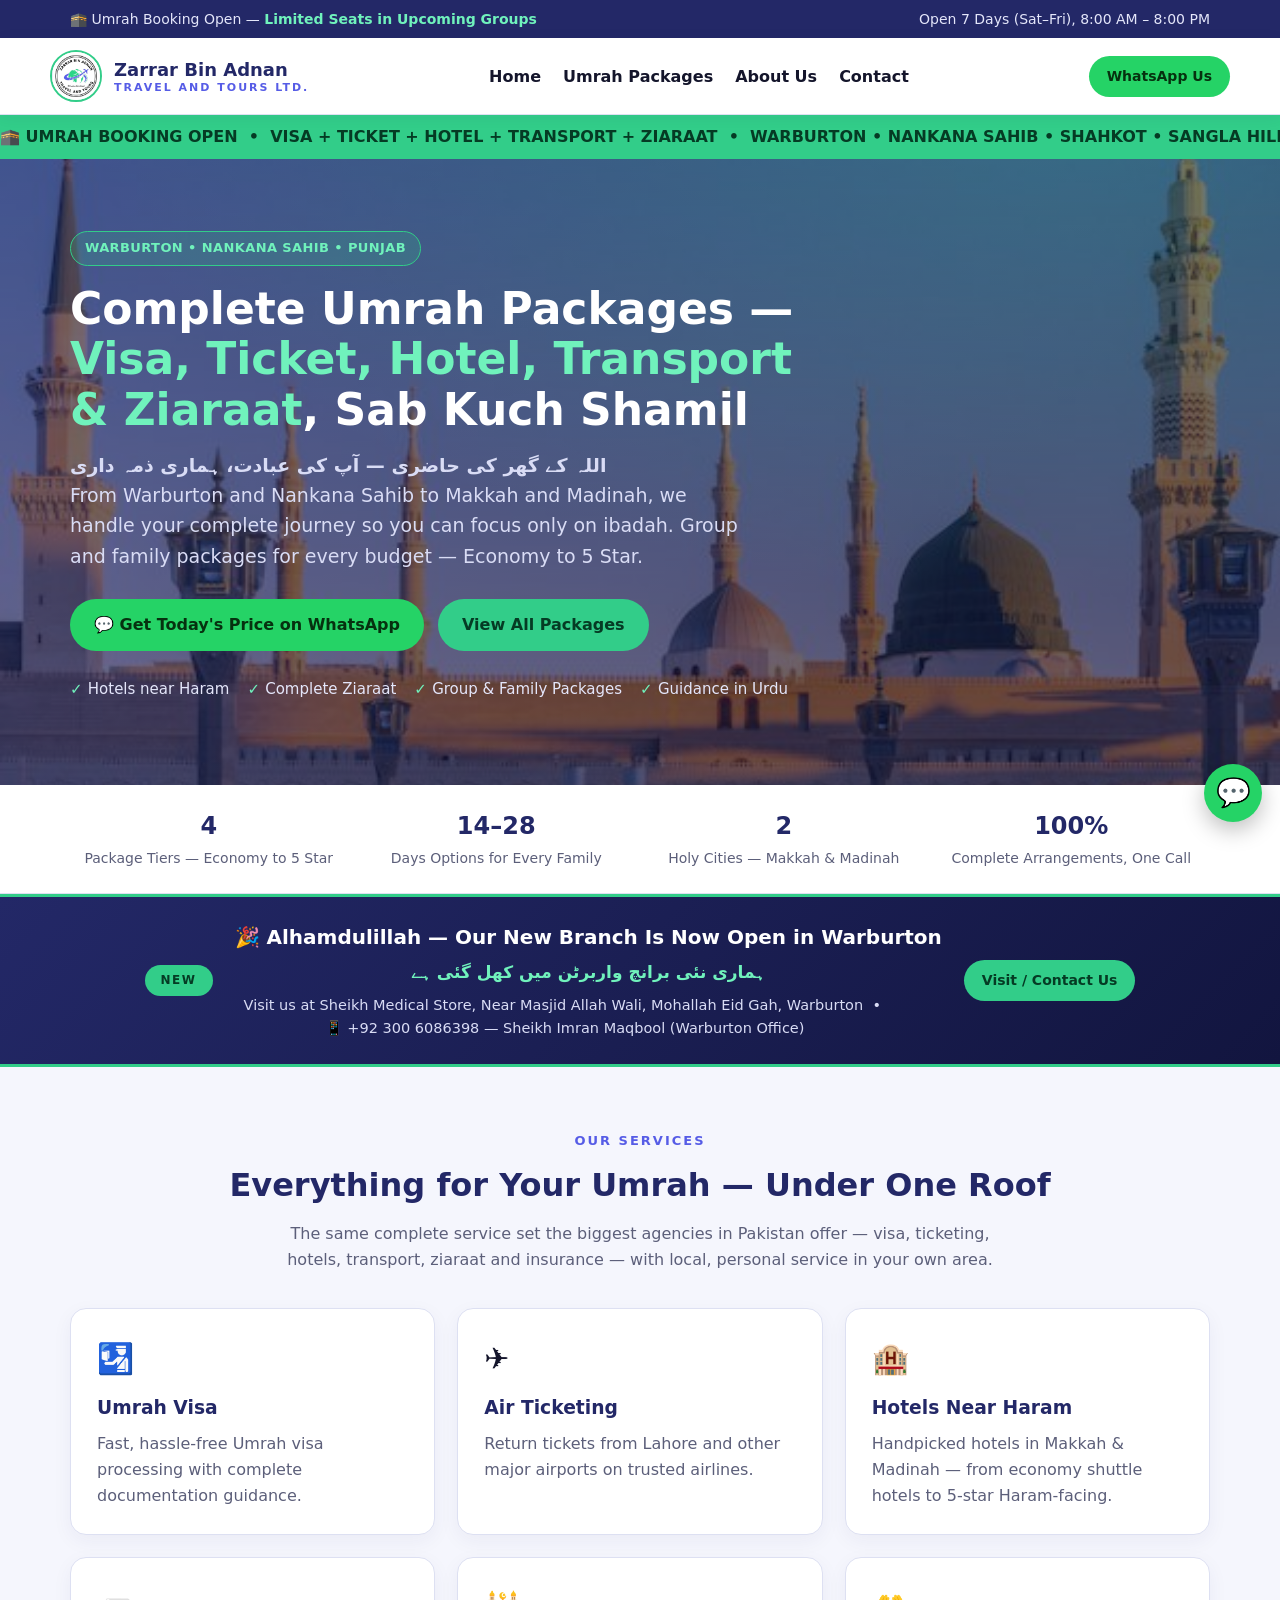
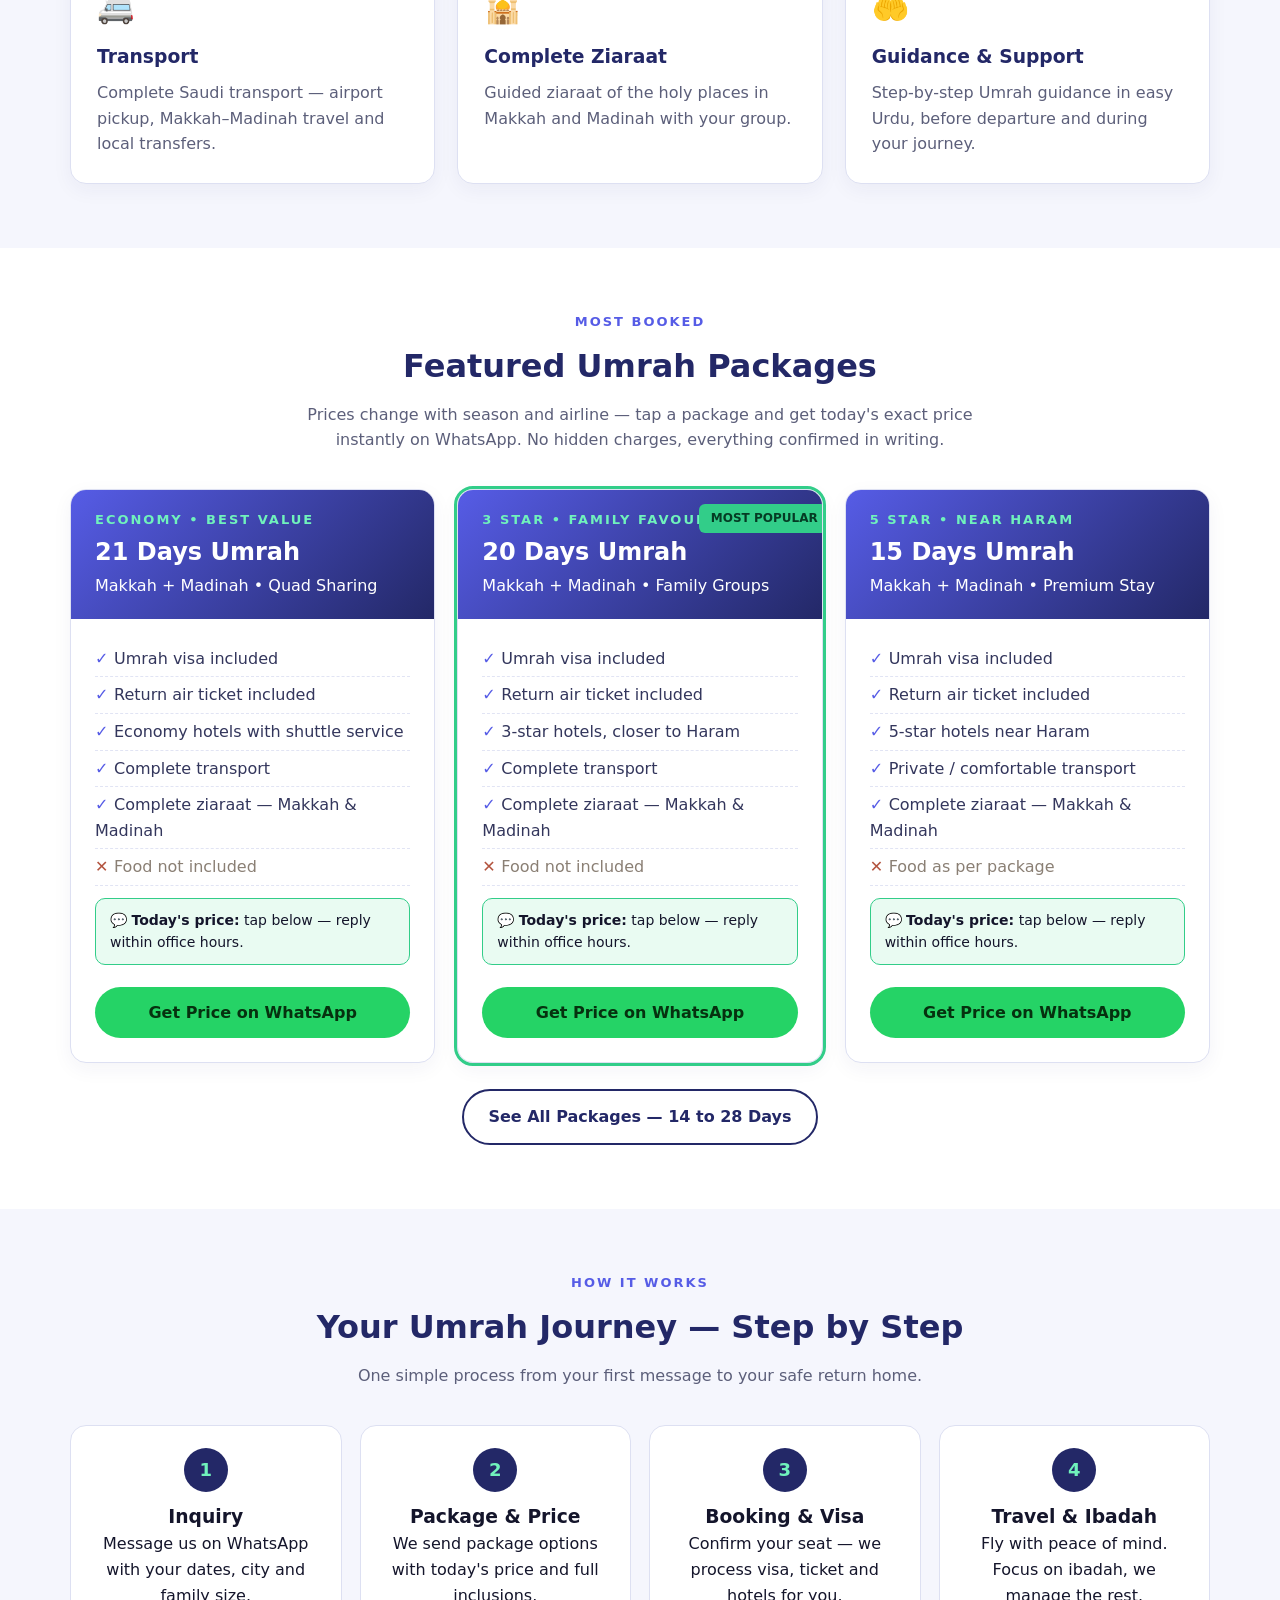
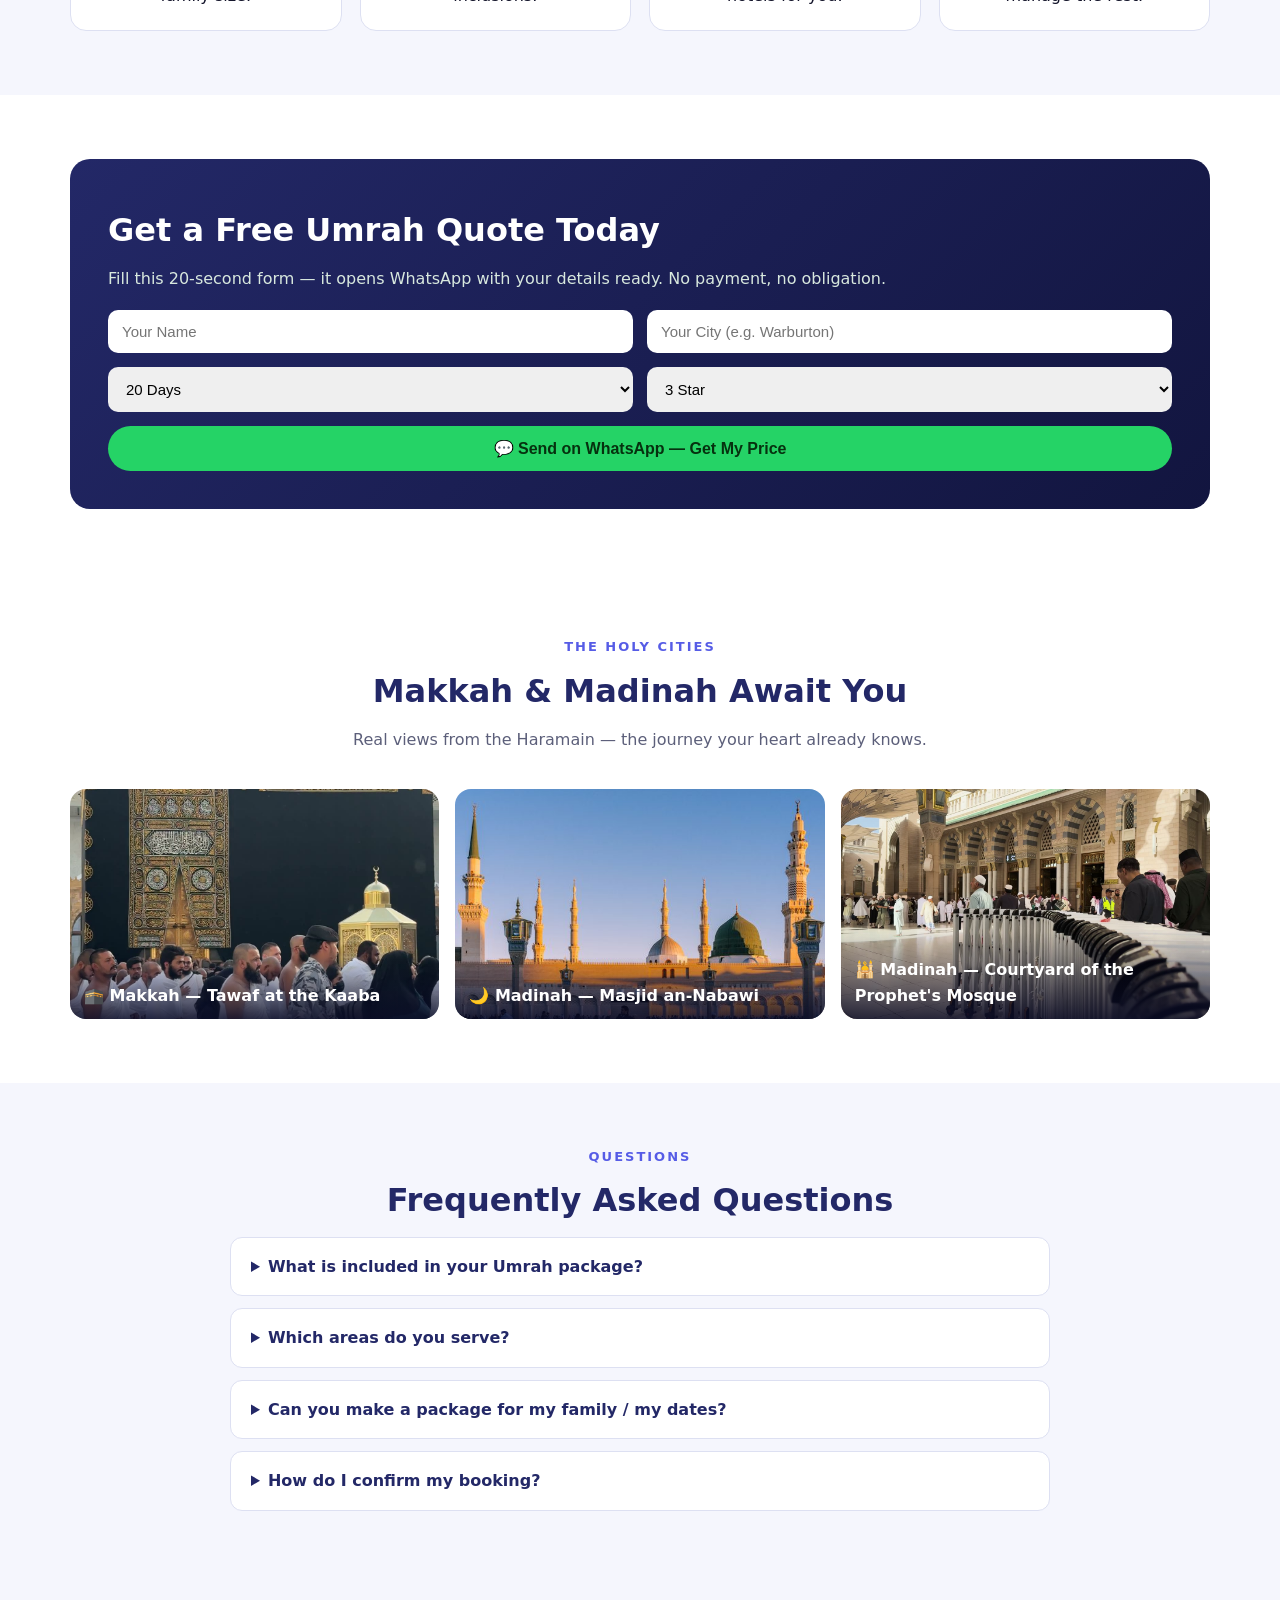
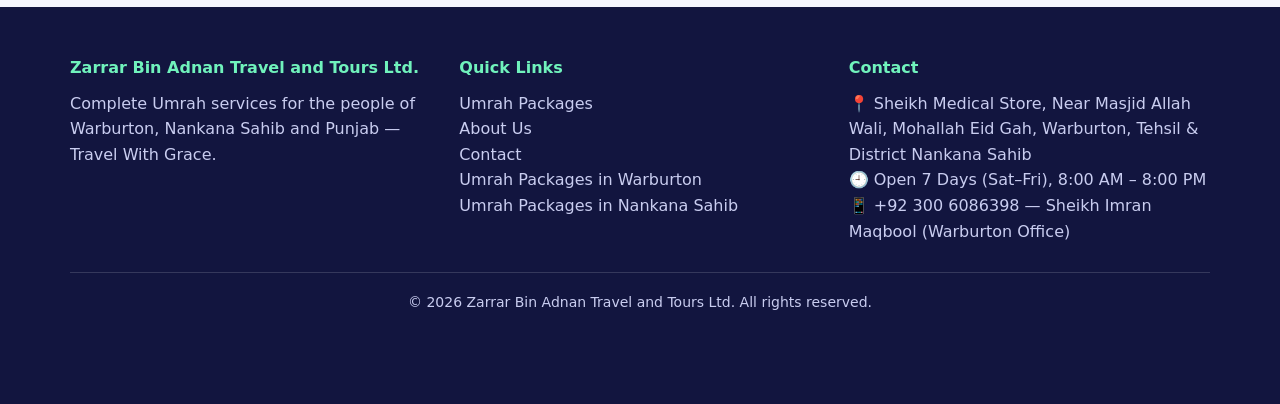
==== commit 05d4589b: "Use dedicated PNG favicon for browser tab icon" ====
--- a/index.html
+++ b/index.html
@@ -11,7 +11,7 @@
 <meta property="og:title" content="Zarrar Bin Adnan Travel and Tours Ltd. — Umrah Packages">
 <meta property="og:description" content="Visa + Ticket + Hotels near Haram + Transport + Ziaraat. Serving Warburton, Nankana Sahib & surrounding Punjab.">
 <meta property="og:image" content="assets/logo.jpg">
-<link rel="icon" href="assets/logo.jpg">
+<link rel="icon" type="image/png" sizes="256x256" href="assets/favicon.png"><link rel="apple-touch-icon" href="assets/favicon.png">
 <link rel="stylesheet" href="assets/styles.css">
 <script type="application/ld+json">
 {"@context":"https://schema.org","@type":"TravelAgency","name":"Zarrar Bin Adnan Travel and Tours Ltd.","slogan":"Travel With Grace","areaServed":["Warburton","Nankana Sahib","Shahkot","Sangla Hill","Sheikhupura","Lahore","Faisalabad"],"address":{"@type":"PostalAddress","addressLocality":"Warburton","addressRegion":"Punjab","addressCountry":"PK"},"makesOffer":{"@type":"Offer","itemOffered":{"@type":"Service","name":"Umrah Packages"}}}
--- a/assets/styles.css
+++ b/assets/styles.css
@@ -138,7 +138,8 @@
 .gallery figure:hover img{transform:scale(1.06)}
 .gallery figcaption{position:absolute;left:0;right:0;bottom:0;padding:26px 14px 10px;color:#fff;font-weight:700;background:linear-gradient(transparent,rgba(10,12,38,.85))}
 .ticker{background:var(--gold);color:#053b24;overflow:hidden;white-space:nowrap;font-weight:700;padding:9px 0}
-.ticker div{display:inline-block;animation:tick 30s linear infinite}
+.ticker div{display:inline-block;animation:tick 90s linear infinite}
+.ticker:hover div{animation-play-state:paused}
 @keyframes tick{from{transform:translateX(0)}to{transform:translateX(-50%)}}
 @media(max-width:560px){.gallery{grid-template-columns:1fr}}
 @media(prefers-reduced-motion:reduce){.reveal{opacity:1;transform:none;transition:none}.ticker div{animation:none}.btn-wa{animation:none}}
